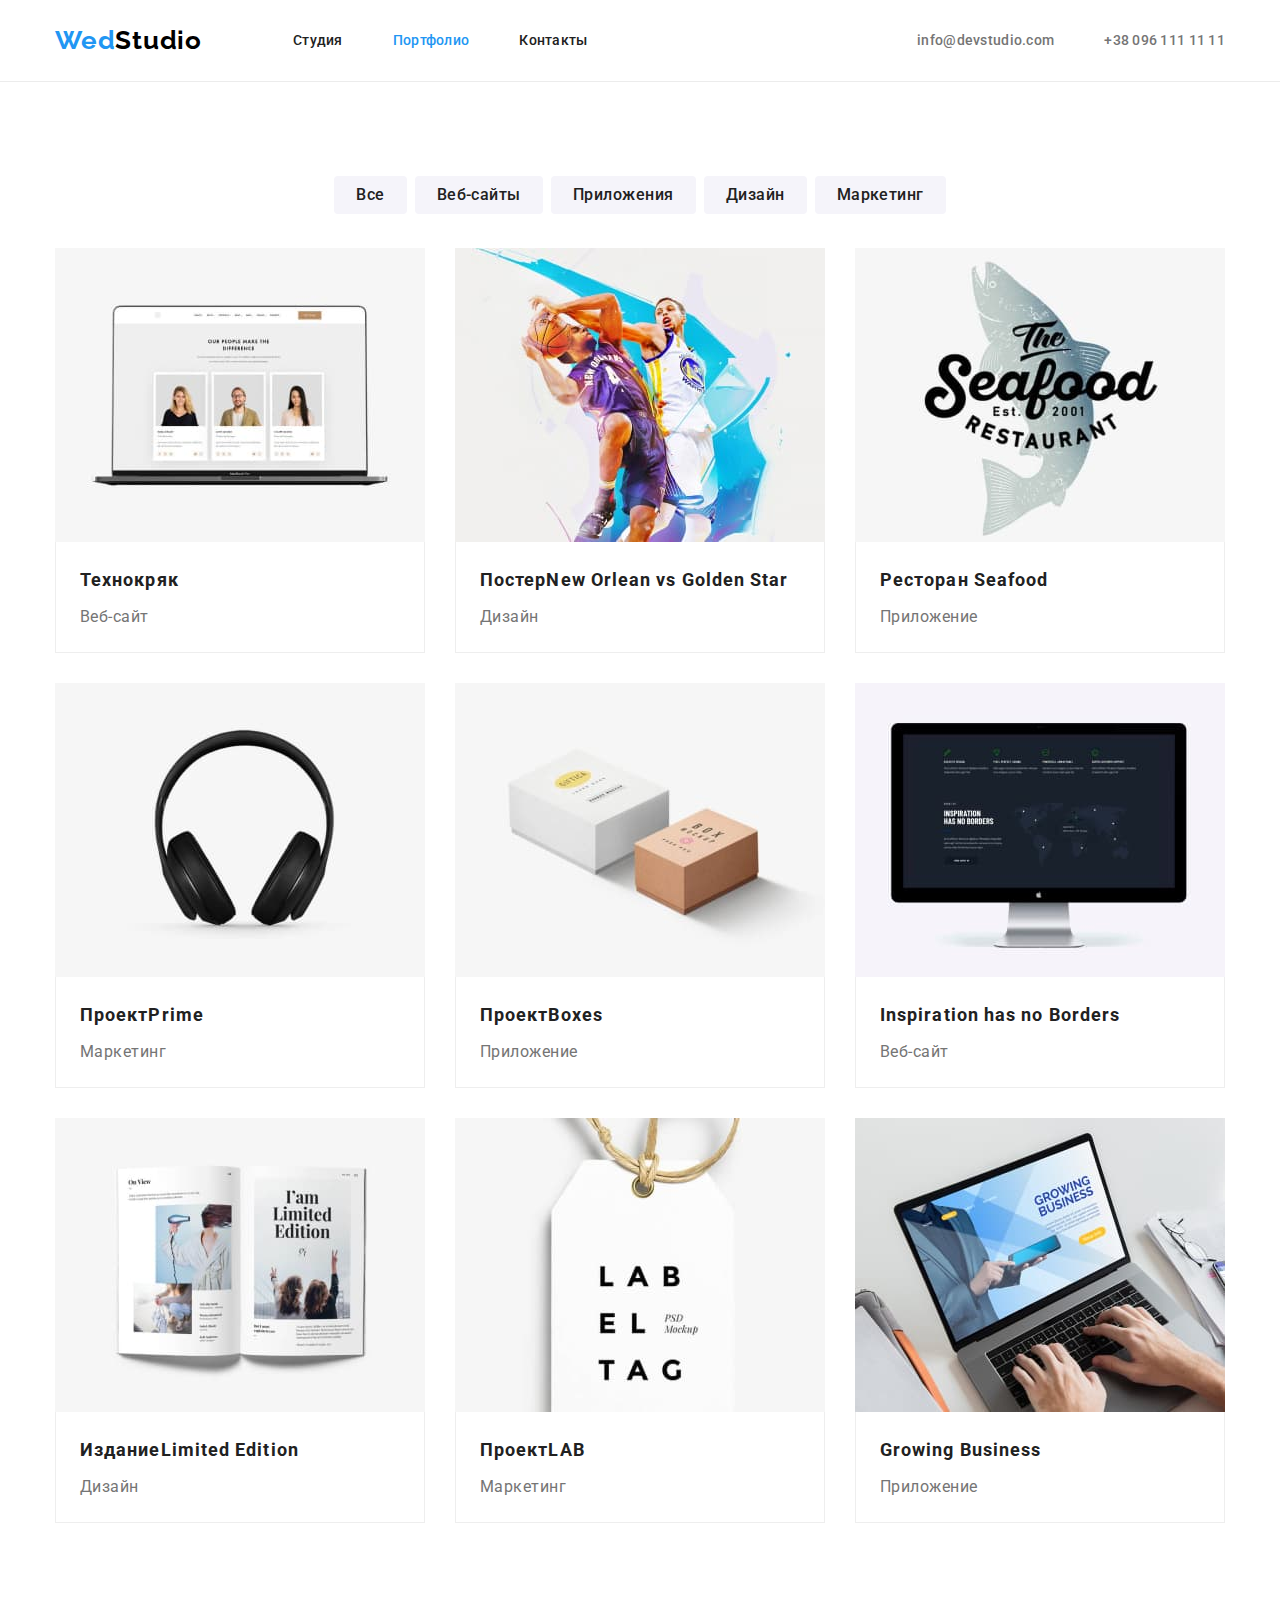
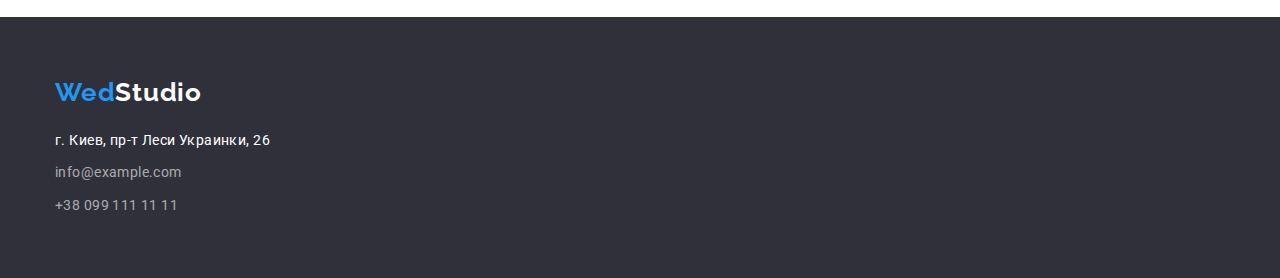
==== portfolio.html @ c6faa7de "Create" ====
<!DOCTYPE html>
<html lang="ru">
  <head>
    <meta charset="UTF-8" />
    <meta http-equiv="X-UA-Compatible" content="IE=edge" />
    <meta name="viewport" content="width=device-width, initial-scale=1.0" />
    <link rel="preconnect" href="https://fonts.googleapis.com" />
    <link rel="preconnect" href="https://fonts.gstatic.com" crossorigin />
    <link
      href="https://fonts.googleapis.com/css2?family=Raleway:wght@700&family=Roboto:wght@400;500;700;900&display=swap"
      rel="stylesheet"
    />
    <title>WebStudio</title>
    <link
      rel="stylesheet"
      href="https://cdnjs.cloudflare.com/ajax/libs/modern-normalize/1.1.0/modern-normalize.min.css"
    />
    <link rel="stylesheet" href="./css/styles.css" />
  </head>
  <body>
    <!-- Шапка сайта! -->
    <header class="header">
      <div class="container">
        <nav class="header-nav">
          <a class="header-logo logo link" href="/"> <span class="color-logo">Wed</span>Studio</a>
          <ul class="header-list list">
            <li class="header-item">
              <a href="./index.html" class="header-link link">Студия</a>
            </li>
            <li class="header-item">
              <a href="" class="header-link link-current link">Портфолио</a>
            </li>
            <li class="header-item"><a href="" class="header-link link">Контакты</a></li>
          </ul>
        </nav>
        <ul class="header-contact list">
          <li class="header-item link">
            <a class="header-contact-mail link" href="mailto:info@devstudio.com"
              >info@devstudio.com</a
            >
          </li>
          <li class="header-item link">
            <a class="header-contact-tel link" href="tel:+380961111111">+38 096 111 11 11</a>
          </li>
        </ul>
      </div>
    </header>

    <main>
      <!-- Портфоліо -->

      <section class="portfolio">
        <div class="container">
          <h1 class="visually-hidden section-title">Портфолио</h1>
          <!-- Фільтри -->
          <!-- <section class="filter"> -->
          <h2 class="visually-hidden filter-title">Фильтры</h2>
          <ul class="filter-list list">
            <li class="filter-item"><button type="button" class="filter-button">Все</button></li>
            <li class="filter-item">
              <button type="button" class="filter-button">Веб-сайты</button>
            </li>
            <li class="filter-item">
              <button type="button" class="filter-button">Приложения</button>
            </li>
            <li class="filter-item">
              <button type="button" class="filter-button">Дизайн</button>
            </li>
            <li class="filter-item">
              <button type="button" class="filter-button">Маркетинг</button>
            </li>
          </ul>
          <!-- </div> -->
          <!-- </section> -->
          <!-- Проєкти -->
          <!-- <section class="projects">
          <div class="container"> -->
          <ul class="projects-list list">
            <li class="projects-item">
              <a class="projects-link link" href=""><img src="./images/img.jpg" width="370" height="294" alt="Технокряк сайт" />
              <div class="projects-title-name"></a
              >
                <h3 class="projects-title">Технокряк</h3>
                <p class="projects-text">Веб-сайт</p>
              </div>
            </li>
            <li class="projects-item">
              <a class="projects-link link" href=""><img
                src="./images/img1.jpg"
                width="370"
                height="294"
                alt="Постер New Orlean vs Golden Star"
              /></a
              >
              <div class="projects-title-name">
                <h3 class="projects-title">
                  Постер<span lang="en">New Orlean vs Golden Star</span>
                </h3>
                <p class="projects-text">Дизайн</p>
              </div>
            </li>
            <li class="projects-item">
              <a class="projects-link link" href=""><img
                src="./images/img2.jpg"
                width="370"
                height="294"
                alt="Логотип ресторана морской еды"
              />
              <div class="projects-title-name"></a
              >
                <h3 class="projects-title">Ресторан <span lang="en">Seafood</span></h3>
                <p class="projects-text">Приложение</p>
              </div>
            </li>
            <li class="projects-item">
              <a class="projects-link link" href=""><img src="./images/img3.jpg" width="370" height="294" alt="Навушники" />
              <div class="projects-title-name"></a
              >
                <h3 class="projects-title">Проект<span lang="en">Prime</span></h3>
                <p class="projects-text">Маркетинг</p>
              </div>
            </li>
            <li class="projects-item">
              <a class="projects-link link" href=""><img src="./images/img4.jpg" width="370" height="294" alt="Коробочки" />
              <div class="projects-title-name"></a
              >
                <h3 class="projects-title">Проект<span lang="en">Boxes</span></h3>
                <p class="projects-text">Приложение</p>
              </div>
            </li>
            <li class="projects-item">
              <a class="projects-link link" href=""><img src="./images/img5.jpg" width="370" height="294" alt="Монитор с веб-сайтом" />
              <div class="projects-title-name"></a
              >
                <h3 class="projects-title" lang="en">Inspiration has no Borders</h3>
                <p class="projects-text">Веб-сайт</p>
              </div>
            </li>
            <li class="projects-item">
              <a class="projects-link link" href=""><img src="./images/img6.jpg" width="370" height="294" alt="Журнал Limited Edition" />
              <div class="projects-title-name"></a
              >
                <h3 class="projects-title">Издание<span lang="en">Limited Edition</span></h3>
                <p class="projects-text">Дизайн</p>
              </div>
            </li>
            <li class="projects-item">
              <a class="projects-link link" href=""><img src="./images/img7.jpg" width="370" height="294" alt="Логотип" />
              <div class="projects-title-name"></a
              >
                <h3 class="projects-title">Проект<span lang="en">LAB</span></h3>
                <p class="projects-text">Маркетинг</p>
              </div>
            </li>
            <li class="projects-item">
              <a class="projects-link link" href=""><img src="./images/img8.jpg" width="370" height="294" alt="Ноутбук с веб-сайтом" />
              <div class="projects-title-name"></a
              >
                <h3 class="projects-title" lang="en">Growing Business</h3>
                <p class="projects-text">Приложение</p>
              </div>
            </li>
          </ul>
        </div>
        <!-- </section> -->
      </section>
    </main>
    <footer class="footer">
      <!-- Футер -->
      <div class="container">
        <a class="footer-logo logo link" href="/"> <span class="color-logo">Wed</span>Studio</a>
        <address class="footer-address">
          <ul class="footer-list list">
            <li class="footer-item">
              <a
                class="footer-link-location link"
                href="https://goo.gl/maps/hKwsyBaP5e1wSZsX7"
                target="_blank"
                rel="noreferrer noopener"
                >г. Киев, пр-т Леси Украинки, 26</a
              >
            </li>
            <li class="footer-item">
              <a class="footer-item-address link" href="emailto:info@example.com"
                >info@example.com</a
              >
            </li>
            <li class="footer-item">
              <a class="footer-item-address link" href="tel:+380961111111">+38 099 111 11 11</a>
            </li>
          </ul>
        </address>
      </div>
    </footer>
  </body>
</html>
---- css/styles.css ----
:root {
  --main-text-color: #212121;
  --second-text-color: #757575;
  --third-text-color: #ffffff;
  --accent-color: #2196f3;
  --background-color: #ffffff;
}
/* Скидаємо марджни */
h1,
h2,
h3,
h4,
h5,
h6,
p {
  margin: 0;
}
ul,
ol {
  margin: 0;
  padding-left: 0;
}
img {
  display: block;
  margin: 0;
}
button {
  cursor: pointer;
}
.container {
  width: 1200px;
  margin: 0 auto;
  padding-left: 15px;
  padding-right: 15px;
}

body {
  font-family: 'Roboto', sans-serif;
  background-color: var(--background-color);
  color: var(--main-text-color);
}
.list {
  list-style: none;
}
.link {
  text-decoration: none;
}
.logo {
  font-family: 'Raleway';
  font-weight: 700;
  font-size: 26px;
  line-height: 1.2;
  letter-spacing: 0.03em;
}
/* --------------------------HEADER------------------------- */
.header {
  border-bottom: 1px solid #ececec;
  padding-top: 25px;
  padding-bottom: 25px;
}
.header-logo {
  color: #000000;
  margin-right: 91px;
}
.header-nav {
  display: flex;

  align-items: center;
}
.header-item:not(:last-child) {
  margin-right: 50px;
}
.color-logo {
  color: #2196f3;
}
.header-link.link-current.link {
  color: var(--accent-color);
}
.header .container {
  display: flex;
  align-items: center;
}
.header-contact {
  display: flex;
  align-items: center;
  margin-left: auto;
}
.header-list {
  display: flex;
  align-items: center;
}
.header .header-link {
  font-weight: 500;
  font-size: 14px;
  line-height: 1.14;
  letter-spacing: 0.02em;
  color: var(--main-text-color);
}
.header-contact-tel,
.header-contact-mail {
  font-weight: 500;
  font-size: 14px;
  line-height: 1.14;
  letter-spacing: 0.02em;
  color: var(--second-text-color);
  cursor: pointer;
  text-decoration: none;
}
.header-contact-mail,
.header-contact-tel {
  color: var(--second-text-color);
}
.header-link:hover,
.header-link:focus {
  color: var(--accent-color);
}
.header-contact-mail:hover,
.header-contact-mail:focus {
  color: var(--accent-color);
}
.header-contact-tel:hover,
.header-contact-tel:focus {
  color: var(--accent-color);
}
/* -------------------------------HERO------------------------- */
.hero {
  background-color: #2f303a;
  padding-top: 200px;
  padding-bottom: 200px;
}
.hero-title {
  font-weight: 900;
  font-size: 44px;
  line-height: 1.36;
  text-align: center;
  letter-spacing: 0.06em;
  text-transform: uppercase;
  color: var(--third-text-color);
  margin-bottom: 30px;
  margin-left: auto;
  margin-right: auto;
}
.hero-button {
  display: block;
  font-family: inherit;

  font-weight: 700;
  font-size: 16px;
  line-height: 1.88;
  letter-spacing: 0.06em;
  color: var(--third-text-color);
  background-color: #2196f3;
  border: none;
  border-radius: 4px;
  cursor: pointer;
  margin: 0 auto;
  padding: 10px 32px;
}
.hero-button:hover,
.hero-button:focus {
  background-color: #188ce8;
}
/* ---------------------------FEATURE------------------------- */
.visually-hidden {
  position: absolute;
  width: 1px;
  height: 1px;
  margin: -1px;
  border: 0;
  padding: 0;
  white-space: nowrap;
  clip-path: inset(100%);
  clip: rect(0 0 0 0);
  overflow: hidden;
}
.feature {
  padding-top: 94px;
  padding-bottom: 94px;
}
.feature-list {
  display: flex;
}
.feature-item {
  width: 270px;
}
.feature-item:not(:last-child) {
  margin-right: 30px;
}
.feature-title {
  font-weight: 700;
  font-size: 14px;
  line-height: 1.14;
  letter-spacing: 0.03em;
  text-transform: uppercase;
  color: var(--main-text-color);
  margin-bottom: 10px;
}
.feature-text {
  font-size: 14px;
  line-height: 1.71;
  letter-spacing: 0.03em;
  color: var(--second-text-color);
}
/* --------------------------WORK----------------------------- */
.work {
  /* padding-top: 45px; */
  padding-bottom: 94px;
}
.work-title {
  font-weight: 700;
  font-size: 36px;
  line-height: 1.16;
  text-align: center;
  letter-spacing: 0.03em;
  color: var(--main-text-color);
  margin-bottom: 50px;
}
.work-list {
  display: flex;
}
.work-item {
  max-width: 370px;
  flex-basis: calc(100% / 3-30px);
}
.work-item:not(:last-child) {
  margin-right: 30px;
}
/* ------------------------TEAM-------------------------------- */
.team {
  background-color: #f5f4fa;
  padding-top: 94px;
  padding-bottom: 94px;
}
.team-item {
  background-color: var(--background-color);
  border-radius: 0px 0px 4px 4px;
}
.team-item:not(:last-child) {
  margin-right: 30px;
}
.team-list {
  display: flex;
}
.team-item-text {
  padding-bottom: 30px;
  padding-top: 30px;
}
.team-title {
  font-weight: 700;
  font-size: 36px;
  line-height: 1.16;
  text-align: center;
  letter-spacing: 0.03em;
  color: var(--main-text-color);
  margin-bottom: 50px;
}
.team-name {
  font-size: 16px;
  font-weight: 500;
  line-height: 1.19;
  text-align: center;
  letter-spacing: 0.03em;
  color: var(--main-text-color);
  margin-bottom: 10px;
}
.team-text {
  line-height: 1.19;
  text-align: center;
  letter-spacing: 0.03em;
  color: var(--second-text-color);
}
/* ---------------------------FOOTER------------------------- */
.footer {
  background-color: #2f303a;
  padding-top: 60px;
  padding-bottom: 60px;
}
.footer-address {
  font-style: normal;
  margin-top: 20px;
}
.footer-logo {
  color: var(--third-text-color);
}
.color-logo {
  color: #2196f3;
}
.footer-item:not(:last-child) {
  margin-bottom: 9px;
}
.footer-link-location {
  font-size: 14px;
  line-height: 1.71;
  letter-spacing: 0.03em;
  color: var(--third-text-color);
}
.footer-item-address {
  font-size: 14px;
  line-height: 1.71;

  letter-spacing: 0.03em;
  color: rgba(255, 255, 255, 0.6);
}
.footer-link-location:hover,
.footer-link-location:focus,
.footer-item-address:hover,
.footer-item-address:focus {
  color: var(--accent-color);
}
/* ---------------------------PORTFOLIO------------------------ */
/* -------------------------------filter ---------------------*/
.portfolio {
  padding-top: 94px;
  padding-bottom: 94px;
}
.filter-list {
  display: flex;
  justify-content: center;
  margin-bottom: 34px;
}
.filter-item:not(:last-child) {
  margin-right: 8px;
}
.filter-button {
  font-family: inherit;
  font-weight: 500;
  font-size: 16px;
  line-height: 1.62;
  text-align: center;
  letter-spacing: 0.03em;
  border: none;
  border-radius: 4px;
  color: var(--main-text-color);

  background: #f5f4fa;
  cursor: pointer;
  padding: 6px 22px;
}
.filter-button:hover,
.filter-button:focus {
  color: var(--third-text-color);
  background-color: #2196f3;
}
/* --------------------------PROJECTS------------------------ */
/* .projects {
  padding-bottom: 94px;
} */
.projects-list {
  display: flex;
  flex-wrap: wrap;
}
.projects-list .projects-item:not(:nth-child(3n + 3)) {
  margin-right: 30px;
}
.projects-list .projects-item:not(:nth-last-child(-n + 3)) {
  margin-bottom: 30px;
}
.projects-title-name {
  padding: 20px 24px;
  border-bottom: 1px solid #eeeeee;
  border-left: 1px solid #eeeeee;
  border-right: 1px solid #eeeeee;
}
.projects-title {
  font-weight: 700;
  font-size: 18px;
  line-height: 2;
  margin-bottom: 4px;

  letter-spacing: 0.06em;
  color: var(--main-text-color);
}
.projects-text {
  line-height: 1.88;
  letter-spacing: 0.03em;
  color: var(--second-text-color);
}
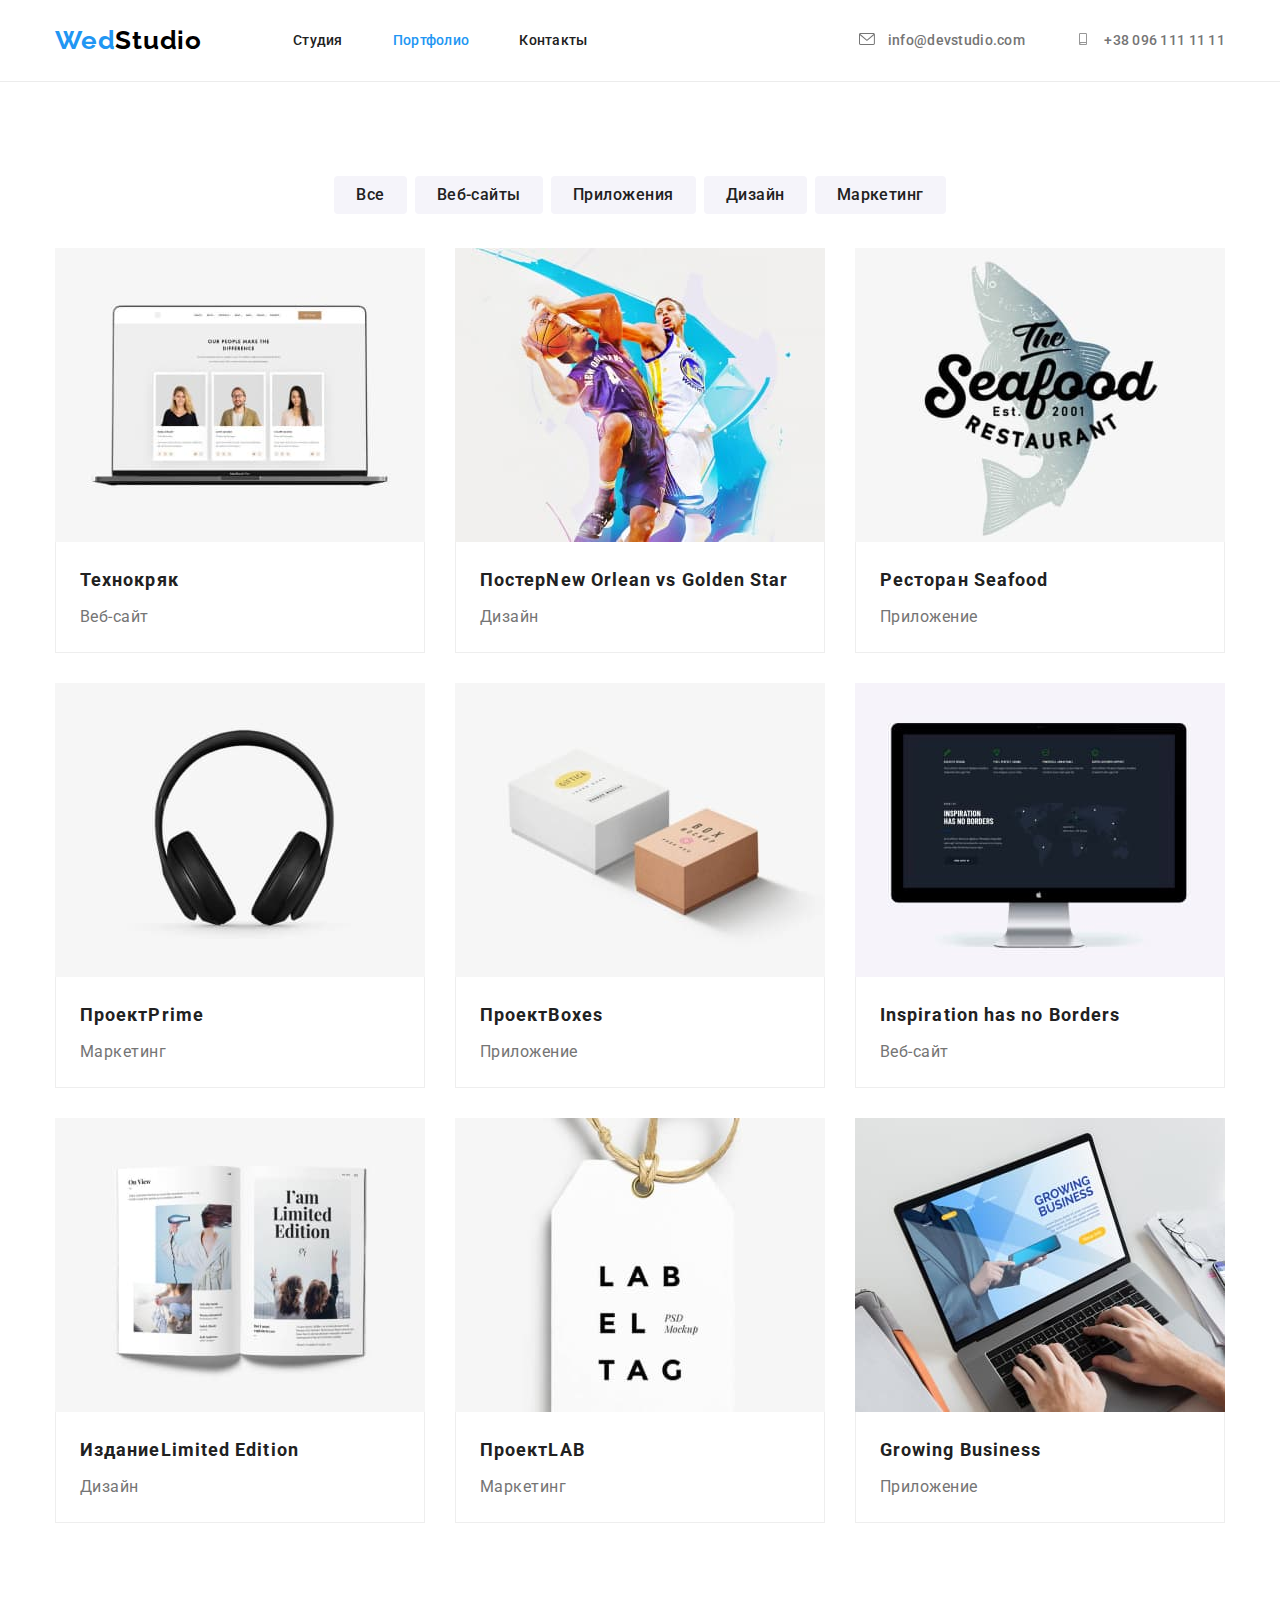
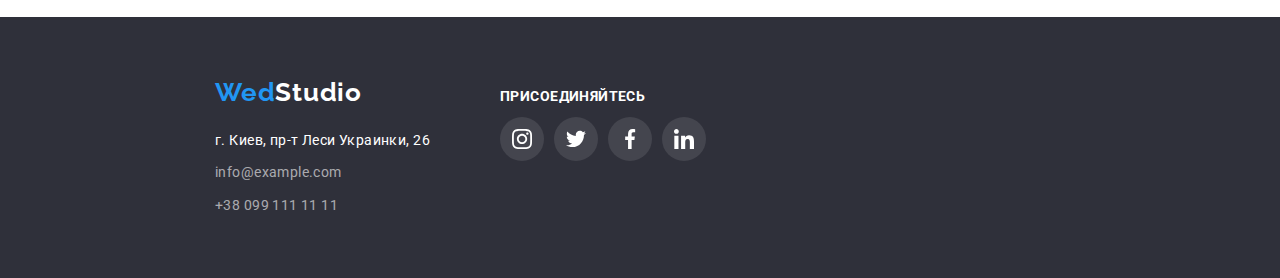
==== commit 84e6322f: "fix" ====
--- a/portfolio.html
+++ b/portfolio.html
@@ -35,12 +35,20 @@
         </nav>
         <ul class="header-contact list">
           <li class="header-item link">
-            <a class="header-contact-mail link" href="mailto:info@devstudio.com"
-              >info@devstudio.com</a
+           <a href="mailto:info@devstudio.com link" class="header-contact-mail">
+              <svg class="header-icons" width="16" height="12">
+                <use href="./images/icons.svg#icon-envelope"></use>
+              </svg>
+              info@devstudio.com</a
             >
           </li>
-          <li class="header-item link">
-            <a class="header-contact-tel link" href="tel:+380961111111">+38 096 111 11 11</a>
+          <li class="header-item">
+            <a href="tel:+380961111111 link" class="header-contact-tel">
+              <svg class="header-icons" width="16" height="12">
+                <use href="./images/icons.svg#icon-smartphone"></use>
+              </svg>
+              +38 096 111 11 11</a
+            >
           </li>
         </ul>
       </div>
@@ -168,29 +176,64 @@
     <footer class="footer">
       <!-- Футер -->
       <div class="container">
-        <a class="footer-logo logo link" href="/"> <span class="color-logo">Wed</span>Studio</a>
-        <address class="footer-address">
-          <ul class="footer-list list">
-            <li class="footer-item">
-              <a
-                class="footer-link-location link"
-                href="https://goo.gl/maps/hKwsyBaP5e1wSZsX7"
-                target="_blank"
-                rel="noreferrer noopener"
-                >г. Киев, пр-т Леси Украинки, 26</a
-              >
-            </li>
-            <li class="footer-item">
-              <a class="footer-item-address link" href="emailto:info@example.com"
-                >info@example.com</a
-              >
-            </li>
-            <li class="footer-item">
-              <a class="footer-item-address link" href="tel:+380961111111">+38 099 111 11 11</a>
-            </li>
-          </ul>
-        </address>
+        <div class="footer-contains">
+          <a class="footer-logo logo link" href="/"> <span class="color-logo">Wed</span>Studio</a>
+          <address class="footer-address">
+            <ul class="footer-list list">
+              <li class="footer-item">
+                <a
+                  class="footer-link-location link"
+                  href="https://goo.gl/maps/hKwsyBaP5e1wSZsX7"
+                  target="_blank"
+                  rel="noreferrer noopener"
+                  >г. Киев, пр-т Леси Украинки, 26</a
+                >
+              </li>
+              <li class="footer-item">
+                <a class="footer-item-address link" href="emailto:info@example.com"
+                  >info@example.com</a
+                >
+              </li>
+              <li class="footer-item">
+                <a class="footer-item-address link" href="tel:+380961111111">+38 099 111 11 11</a>
+              </li>
+            </ul>
+          </address>
+        </div>
+        <div class="footer-icons">
+          <h2 class="footer-text">Присоединяйтесь</h2>
+          <ul class="footer-social-list list">
+            <li class="footer-social-item">
+              <a href="" class="footer-social-link link">
+                <svg class="footer-social-icons" wight="20" height="20">
+                  <use href="./images/icons.svg#icon-instagram-2"></use>
+                </svg>
+              </a>
+            </li>
+            <li class="footer-social-item">
+              <a href="" class="footer-social-link link">
+                <svg class="footer-social-icons" wight="20" height="20">
+                  <use href="./images/icons.svg#icon-twitter-1"></use>
+                </svg>
+              </a>
+            </li>
+            <li class="footer-social-item">
+              <a href="" class="footer-social-link link">
+                <svg class="footer-social-icons" wight="20" height="20">
+                  <use href="./images/icons.svg#icon-facebook-1"></use>
+                </svg>
+              </a>
+            </li>
+            <li class="footer-social-item">
+              <a href="" class="footer-social-link link"
+                ><svg class="footer-social-icons" wight="20" height="20">
+                  <use href="./images/icons.svg#icon-linkedin-1"></use>
+                </svg>
+              </a>
+            </li>
+          </ul>
+        </div>
       </div>
     </footer>
   </body>
-</html>
+</html>--- a/css/styles.css
+++ b/css/styles.css
@@ -70,6 +70,7 @@
 .header-item:not(:last-child) {
   margin-right: 50px;
 }
+
 .color-logo {
   color: #2196f3;
 }
@@ -106,6 +107,11 @@
   cursor: pointer;
   text-decoration: none;
 }
+.header-icons {
+  margin-right: 10px;
+  fill: currentColor;
+}
+
 .header-contact-mail,
 .header-contact-tel {
   color: var(--second-text-color);
@@ -125,8 +131,15 @@
 /* -------------------------------HERO------------------------- */
 .hero {
   background-color: #2f303a;
+  background-image: linear-gradient(rgba(47, 48, 58, 0.4), rgba(47, 48, 58, 0.4)),
+    url(../images/header.jpg);
+  background-repeat: no-repeat;
+  background-position: center;
+  background-size: cover;
   padding-top: 200px;
   padding-bottom: 200px;
+  max-width: 1600px;
+  margin: 0 auto;
 }
 .hero-title {
   font-weight: 900;
@@ -186,6 +199,16 @@
 .feature-item:not(:last-child) {
   margin-right: 30px;
 }
+.feature-container-icons {
+  display: flex;
+  justify-content: center;
+  align-items: center;
+  width: 270px;
+  height: 120px;
+  border-radius: 4px;
+  background-color: #f5f4fa;
+  margin-bottom: 30px;
+}
 .feature-title {
   font-weight: 700;
   font-size: 14px;
@@ -234,6 +257,8 @@
 .team-item {
   background-color: var(--background-color);
   border-radius: 0px 0px 4px 4px;
+  box-shadow: 0px 1px 3px rgba(0, 0, 0, 0.12), 0px 1px 1px rgba(0, 0, 0, 0.14),
+    0px 2px 1px rgba(0, 0, 0, 0.2);
 }
 .team-item:not(:last-child) {
   margin-right: 30px;
@@ -269,11 +294,97 @@
   letter-spacing: 0.03em;
   color: var(--second-text-color);
 }
+.team-social-list {
+  display: flex;
+  justify-content: center;
+  margin-top: 16px;
+}
+.team-social-item {
+  width: 44px;
+  height: 44px;
+  margin-right: 10px;
+}
+.team-social-item:last-child {
+  margin-right: 0;
+}
+.team-social-link {
+  width: 100%;
+  height: 100%;
+  display: flex;
+  justify-content: center;
+  align-items: center;
+  border-radius: 50%;
+}
+.team-icons {
+  fill: #afb1b8;
+}
+.team-social-link:hover,
+.team-social-link:focus {
+  background-color: #2196f3;
+}
+.team-social-link:hover .team-icons,
+.team-social-link:focus .team-icons {
+  fill: #ffffff;
+}
+/* <!-- ---------------------------------------Clients------------------------------> */
+.clients {
+  padding-top: 94px;
+  padding-bottom: 94px;
+}
+.clients-title {
+  font-size: 36px;
+  line-height: 1, 17;
+  text-align: center;
+  letter-spacing: 0.03em;
+  color: var(--main-text-color);
+}
+.clients-list {
+  display: flex;
+  justify-content: center;
+  margin-top: 50px;
+}
+.clients-item {
+  width: 170px;
+  height: 92px;
+  margin-right: 30px;
+}
+..clients-item:last-child {
+  margin-right: 0;
+}
+.clients-link {
+  display: flex;
+  justify-content: center;
+  align-items: center;
+  width: 100%;
+  height: 100%;
+  border: 1px solid #afb1b8;
+  border-radius: 4px;
+}
+.clients-icon {
+  fill: #afb1b8;
+}
+.clients-link:hover .clients-icon,
+.clients-link:focus .clients-icon {
+  fill: var(--accent-color);
+}
+.clients-link:hover,
+.clients-link:focus {
+  border-color: var(--accent-color);
+}
 /* ---------------------------FOOTER------------------------- */
 .footer {
+  width: 1600px;
+  margin: 0 auto;
   background-color: #2f303a;
   padding-top: 60px;
   padding-bottom: 60px;
+}
+.footer .container {
+  display: flex;
+  align-items: baseline;
+}
+.footer-contains {
+  margin-right: 70px;
 }
 .footer-address {
   font-style: normal;
@@ -307,6 +418,42 @@
 .footer-item-address:focus {
   color: var(--accent-color);
 }
+.footer-text {
+  font-size: 14px;
+  line-height: 1.14px;
+  letter-spacing: 0.03em;
+  text-transform: uppercase;
+  color: var(--third-text-color);
+  margin-bottom: 20px;
+}
+.footer-social-list {
+  display: flex;
+}
+.footer-social-item {
+  width: 44px;
+  height: 44px;
+  margin-right: 10px;
+}
+.footer-social-item:last-child {
+  margin-right: 0;
+}
+.footer-social-link {
+  width: 100%;
+  height: 100%;
+  background-color: rgba(255, 255, 255, 0.1);
+  border-radius: 50%;
+  display: flex;
+  align-items: center;
+  justify-content: center;
+}
+.footer-social-icons {
+  fill: #ffffff;
+}
+.footer-social-link:hover,
+.footer-social-link:focus {
+  background-color: #2196f3;
+}
+
 /* ---------------------------PORTFOLIO------------------------ */
 /* -------------------------------filter ---------------------*/
 .portfolio {
@@ -340,6 +487,8 @@
 .filter-button:focus {
   color: var(--third-text-color);
   background-color: #2196f3;
+  box-shadow: 0px 3px 1px rgba(0, 0, 0, 0.1), 0px 1px 2px rgba(0, 0, 0, 0.08),
+    0px 2px 2px rgba(0, 0, 0, 0.12);
 }
 /* --------------------------PROJECTS------------------------ */
 /* .projects {
@@ -366,7 +515,6 @@
   font-size: 18px;
   line-height: 2;
   margin-bottom: 4px;
-
   letter-spacing: 0.06em;
   color: var(--main-text-color);
 }
@@ -375,3 +523,11 @@
   letter-spacing: 0.03em;
   color: var(--second-text-color);
 }
+.projects-item {
+  cursor: pointer;
+}
+.projects-item:hover,
+.projects-item:focus {
+  box-shadow: 0px 1px 1px rgba(0, 0, 0, 0.12), 0px 4px 4px rgba(0, 0, 0, 0.06),
+    1px 4px 6px rgba(0, 0, 0, 0.16);
+}
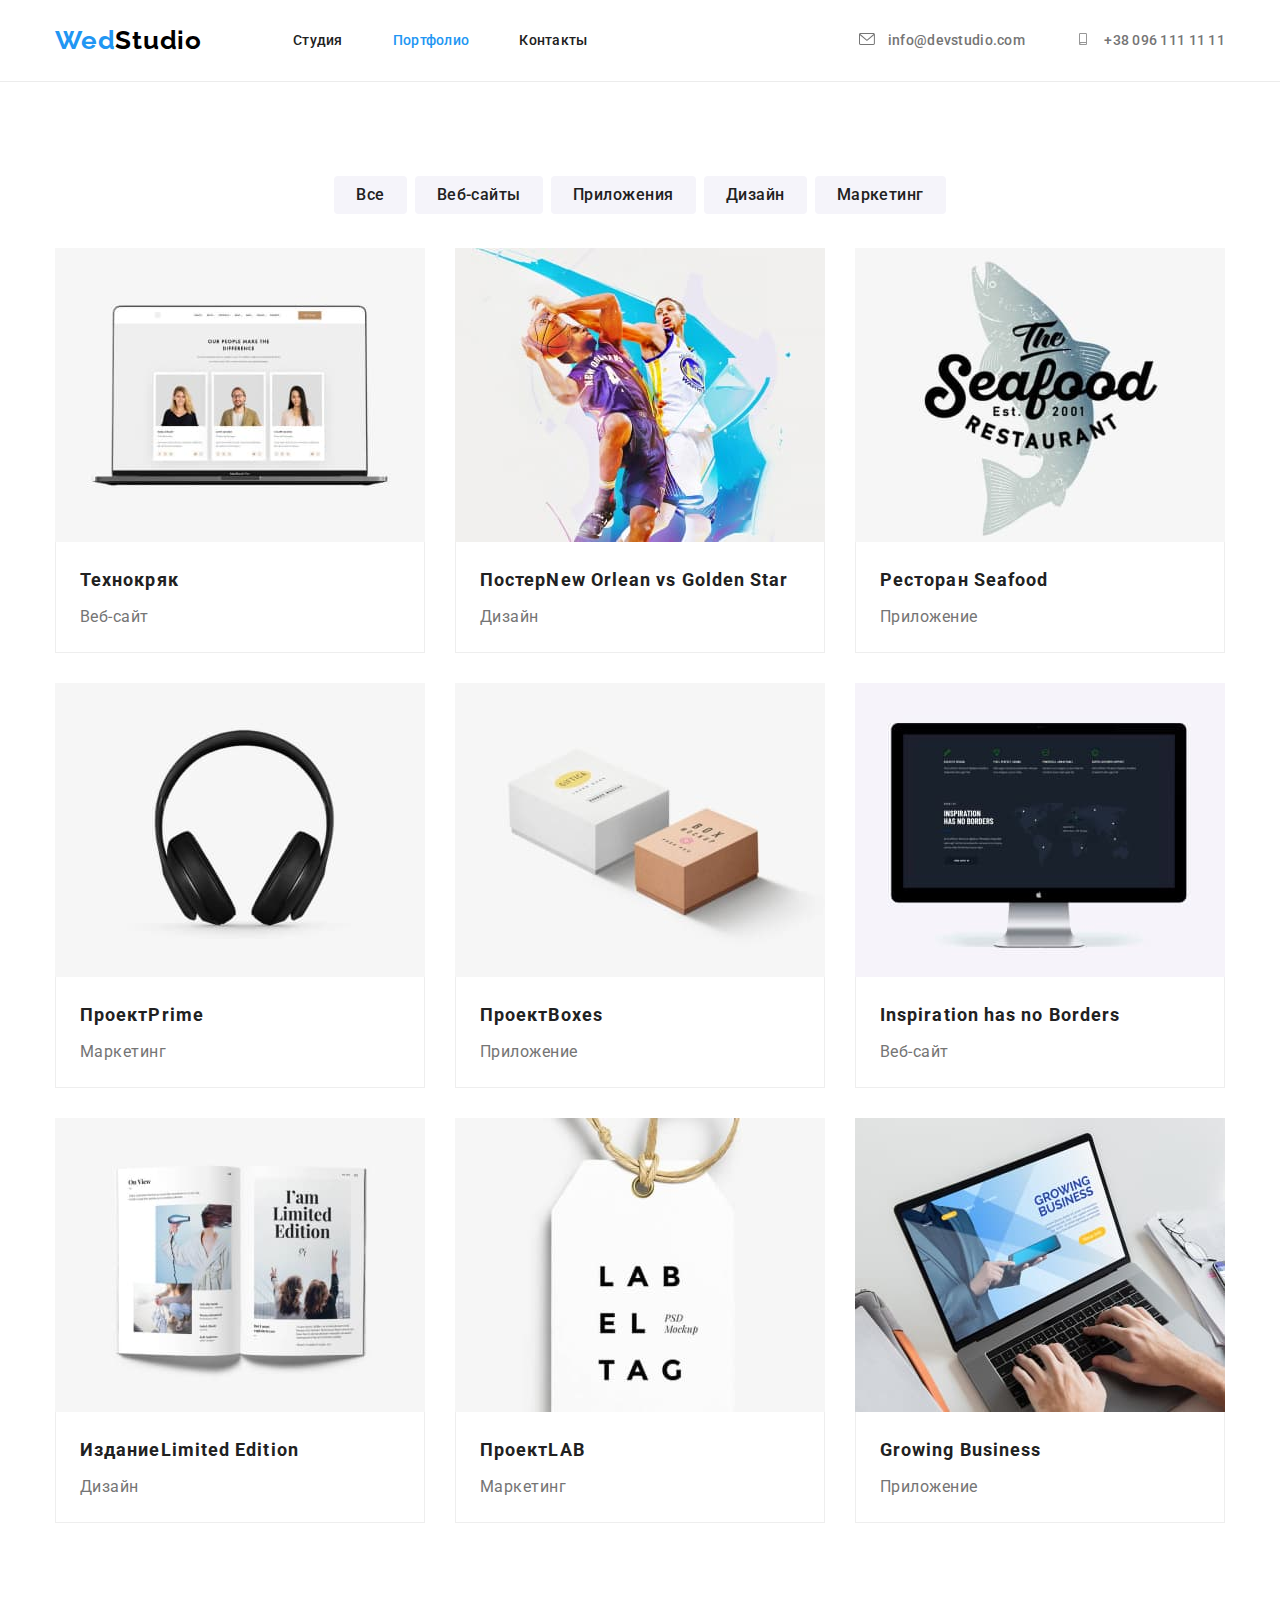
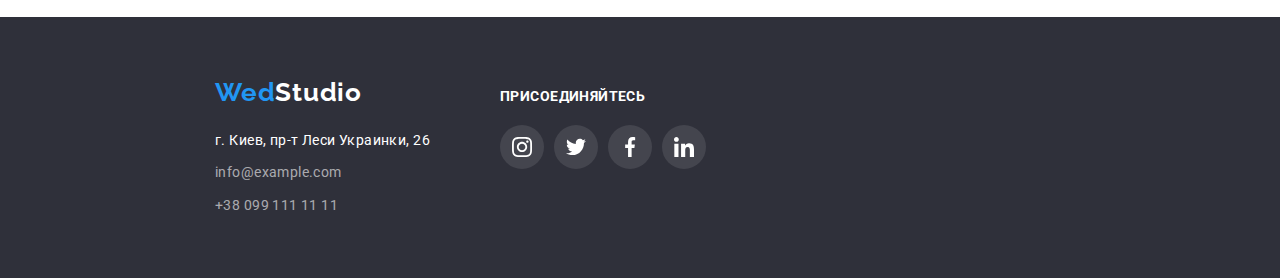
==== commit edab7f74: "fix" ====
--- a/portfolio.html
+++ b/portfolio.html
@@ -35,7 +35,7 @@
         </nav>
         <ul class="header-contact list">
           <li class="header-item link">
-           <a href="mailto:info@devstudio.com link" class="header-contact-mail">
+            <a href="mailto:info@devstudio.com link" class="header-contact-mail">
               <svg class="header-icons" width="16" height="12">
                 <use href="./images/icons.svg#icon-envelope"></use>
               </svg>
@@ -85,88 +85,102 @@
           <div class="container"> -->
           <ul class="projects-list list">
             <li class="projects-item">
-              <a class="projects-link link" href=""><img src="./images/img.jpg" width="370" height="294" alt="Технокряк сайт" />
-              <div class="projects-title-name"></a
+              <a class="projects-link link" href=""
+                ><img src="./images/img.jpg" width="370" height="294" alt="Технокряк сайт" />
+                <div class="projects-title-name">
+                  <h3 class="projects-title">Технокряк</h3>
+                  <p class="projects-text">Веб-сайт</p>
+                </div></a
               >
-                <h3 class="projects-title">Технокряк</h3>
-                <p class="projects-text">Веб-сайт</p>
-              </div>
-            </li>
-            <li class="projects-item">
-              <a class="projects-link link" href=""><img
-                src="./images/img1.jpg"
-                width="370"
-                height="294"
-                alt="Постер New Orlean vs Golden Star"
-              /></a
+            </li>
+            <li class="projects-item">
+              <a class="projects-link link" href=""
+                ><img
+                  src="./images/img1.jpg"
+                  width="370"
+                  height="294"
+                  alt="Постер New Orlean vs Golden Star"
+                />
+                <div class="projects-title-name">
+                  <h3 class="projects-title">
+                    Постер<span lang="en">New Orlean vs Golden Star</span>
+                  </h3>
+                  <p class="projects-text">Дизайн</p>
+                </div>
+              </a>
+            </li>
+            <li class="projects-item">
+              <a class="projects-link link" href=""
+                ><img
+                  src="./images/img2.jpg"
+                  width="370"
+                  height="294"
+                  alt="Логотип ресторана морской еды"
+                />
+                <div class="projects-title-name">
+                  <h3 class="projects-title">Ресторан <span lang="en">Seafood</span></h3>
+                  <p class="projects-text">Приложение</p>
+                </div></a
               >
-              <div class="projects-title-name">
-                <h3 class="projects-title">
-                  Постер<span lang="en">New Orlean vs Golden Star</span>
-                </h3>
-                <p class="projects-text">Дизайн</p>
-              </div>
-            </li>
-            <li class="projects-item">
-              <a class="projects-link link" href=""><img
-                src="./images/img2.jpg"
-                width="370"
-                height="294"
-                alt="Логотип ресторана морской еды"
-              />
-              <div class="projects-title-name"></a
-              >
-                <h3 class="projects-title">Ресторан <span lang="en">Seafood</span></h3>
-                <p class="projects-text">Приложение</p>
-              </div>
-            </li>
-            <li class="projects-item">
-              <a class="projects-link link" href=""><img src="./images/img3.jpg" width="370" height="294" alt="Навушники" />
-              <div class="projects-title-name"></a
-              >
-                <h3 class="projects-title">Проект<span lang="en">Prime</span></h3>
-                <p class="projects-text">Маркетинг</p>
-              </div>
-            </li>
-            <li class="projects-item">
-              <a class="projects-link link" href=""><img src="./images/img4.jpg" width="370" height="294" alt="Коробочки" />
-              <div class="projects-title-name"></a
-              >
-                <h3 class="projects-title">Проект<span lang="en">Boxes</span></h3>
-                <p class="projects-text">Приложение</p>
-              </div>
-            </li>
-            <li class="projects-item">
-              <a class="projects-link link" href=""><img src="./images/img5.jpg" width="370" height="294" alt="Монитор с веб-сайтом" />
-              <div class="projects-title-name"></a
-              >
-                <h3 class="projects-title" lang="en">Inspiration has no Borders</h3>
-                <p class="projects-text">Веб-сайт</p>
-              </div>
-            </li>
-            <li class="projects-item">
-              <a class="projects-link link" href=""><img src="./images/img6.jpg" width="370" height="294" alt="Журнал Limited Edition" />
-              <div class="projects-title-name"></a
-              >
-                <h3 class="projects-title">Издание<span lang="en">Limited Edition</span></h3>
-                <p class="projects-text">Дизайн</p>
-              </div>
-            </li>
-            <li class="projects-item">
-              <a class="projects-link link" href=""><img src="./images/img7.jpg" width="370" height="294" alt="Логотип" />
-              <div class="projects-title-name"></a
-              >
-                <h3 class="projects-title">Проект<span lang="en">LAB</span></h3>
-                <p class="projects-text">Маркетинг</p>
-              </div>
-            </li>
-            <li class="projects-item">
-              <a class="projects-link link" href=""><img src="./images/img8.jpg" width="370" height="294" alt="Ноутбук с веб-сайтом" />
-              <div class="projects-title-name"></a
-              >
-                <h3 class="projects-title" lang="en">Growing Business</h3>
-                <p class="projects-text">Приложение</p>
-              </div>
+            </li>
+            <li class="projects-item">
+              <a class="projects-link link" href=""
+                ><img src="./images/img3.jpg" width="370" height="294" alt="Навушники" />
+                <div class="projects-title-name">
+                  <h3 class="projects-title">Проект<span lang="en">Prime</span></h3>
+                  <p class="projects-text">Маркетинг</p>
+                </div>
+              </a>
+            </li>
+            <li class="projects-item">
+              <a class="projects-link link" href=""
+                ><img src="./images/img4.jpg" width="370" height="294" alt="Коробочки" />
+                <div class="projects-title-name">
+                  <h3 class="projects-title">Проект<span lang="en">Boxes</span></h3>
+                  <p class="projects-text">Приложение</p>
+                </div>
+              </a>
+            </li>
+            <li class="projects-item">
+              <a class="projects-link link" href=""
+                ><img src="./images/img5.jpg" width="370" height="294" alt="Монитор с веб-сайтом" />
+                <div class="projects-title-name">
+                  <h3 class="projects-title" lang="en">Inspiration has no Borders</h3>
+                  <p class="projects-text">Веб-сайт</p>
+                </div>
+              </a>
+            </li>
+            <li class="projects-item">
+              <a class="projects-link link" href=""
+                ><img
+                  src="./images/img6.jpg"
+                  width="370"
+                  height="294"
+                  alt="Журнал Limited Edition"
+                />
+                <div class="projects-title-name">
+                  <h3 class="projects-title">Издание<span lang="en">Limited Edition</span></h3>
+                  <p class="projects-text">Дизайн</p>
+                </div>
+              </a>
+            </li>
+            <li class="projects-item">
+              <a class="projects-link link" href=""
+                ><img src="./images/img7.jpg" width="370" height="294" alt="Логотип" />
+                <div class="projects-title-name">
+                  <h3 class="projects-title">Проект<span lang="en">LAB</span></h3>
+                  <p class="projects-text">Маркетинг</p>
+                </div>
+              </a>
+            </li>
+            <li class="projects-item">
+              <a class="projects-link link" href=""
+                ><img src="./images/img8.jpg" width="370" height="294" alt="Ноутбук с веб-сайтом" />
+                <div class="projects-title-name">
+                  <h3 class="projects-title" lang="en">Growing Business</h3>
+                  <p class="projects-text">Приложение</p>
+                </div>
+              </a>
             </li>
           </ul>
         </div>
@@ -236,4 +250,4 @@
       </div>
     </footer>
   </body>
-</html>+</html>
--- a/css/styles.css
+++ b/css/styles.css
@@ -348,7 +348,7 @@
   height: 92px;
   margin-right: 30px;
 }
-..clients-item:last-child {
+.clients-item:last-child {
   margin-right: 0;
 }
 .clients-link {
@@ -420,7 +420,7 @@
 }
 .footer-text {
   font-size: 14px;
-  line-height: 1.14px;
+  line-height: 1.14;
   letter-spacing: 0.03em;
   text-transform: uppercase;
   color: var(--third-text-color);
